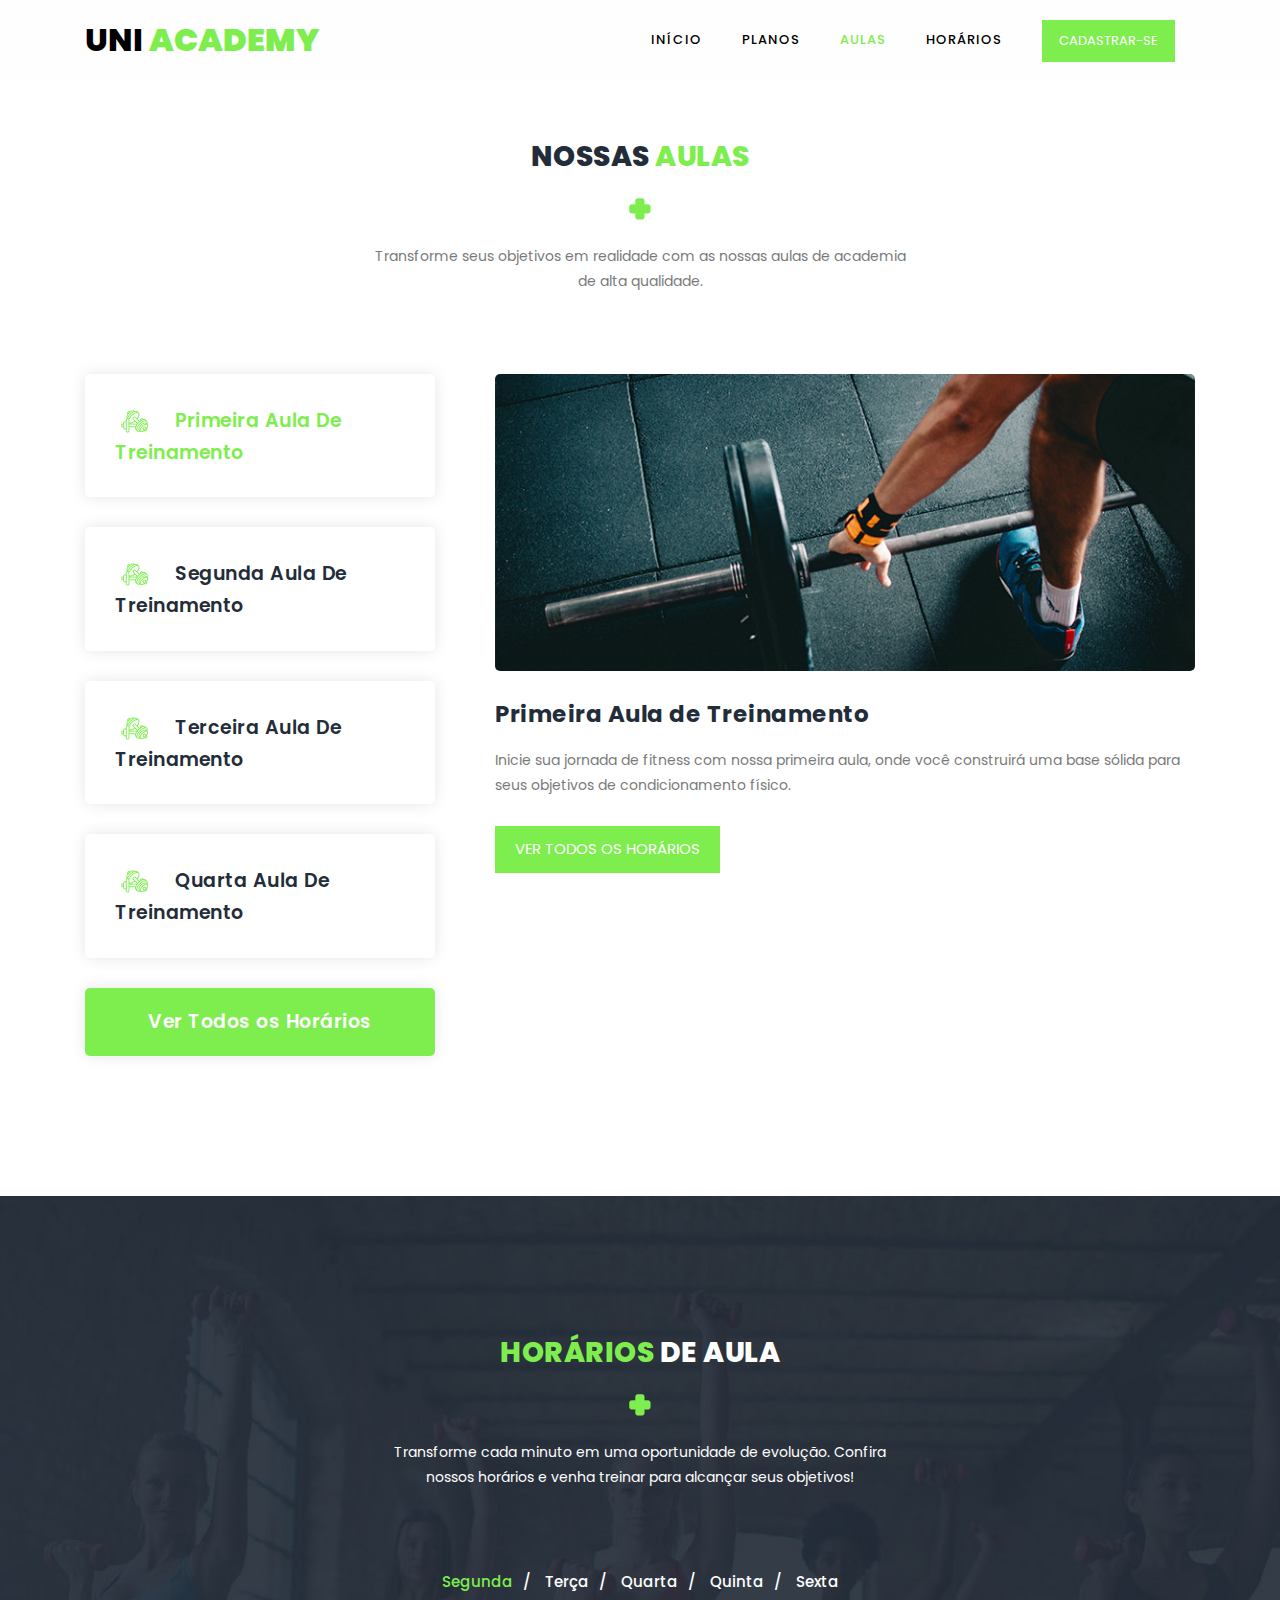
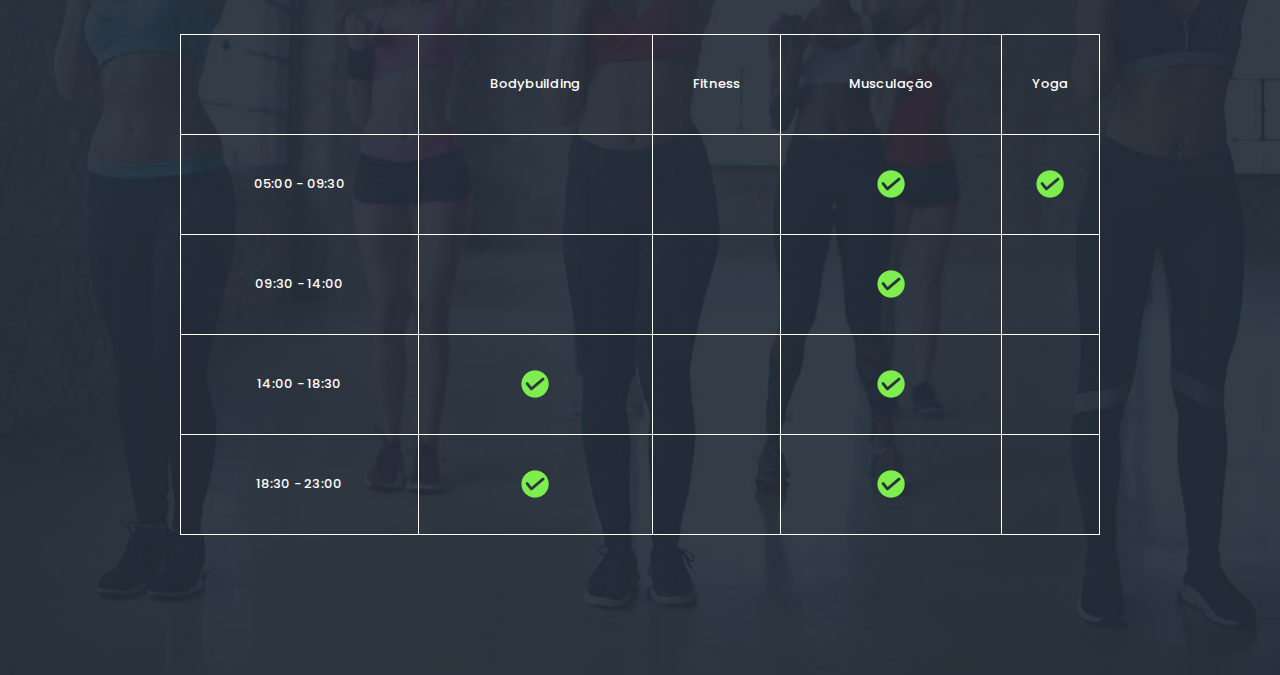
==== aulas.html @ a0c114f0 "UniAcademy" ====
<!DOCTYPE html>
<html lang="pt-br">
    <head>

        <meta charset="utf-8">
        <meta name="viewport" content="width=device-width, initial-scale=1, shrink-to-fit=no">
        <meta name="description" content="">
        <meta name="author" content="">
        <link href="https://fonts.googleapis.com/css?family=Poppins:100,100i,200,200i,300,300i,400,400i,500,500i,600,600i,700,700i,800,800i,900,900i&display=swap" rel="stylesheet">
    
        <title>UniAcademy</title>
    <!--
    
    TemplateMo 548 Training Studio
    
    https://templatemo.com/tm-548-training-studio
    
    -->
        <!-- Additional CSS Files -->
        <link rel="stylesheet" type="text/css" href="assets/css/bootstrap.min.css">
    
        <link rel="stylesheet" type="text/css" href="assets/css/font-awesome.css">
    
        <link rel="stylesheet" href="assets/css/templatemo-training-studio.css">
    
    </head>
    <body>
        <!-- ***** Preloader Start ***** -->
        <div id="js-preloader" class="js-preloader">
            <div class="preloader-inner">
              <span class="dot"></span>
              <div class="dots">
                <span></span>
                <span></span>
                <span></span>
              </div>
            </div>
        </div>
        <!-- ***** Preloader End ***** -->
        
        <!-- ***** Header Area Start ***** -->
        <header class="header-area header-sticky">
            <div class="container">
                <div class="row">
                    <div class="col-12">
                        <nav class="main-nav-2 main-nav">
                            <!-- ***** Logo Start ***** -->
                            <a href="index.html" class="logo">Uni <em>Academy</em></a>
                            <!-- ***** Logo End ***** -->
                            <!-- ***** Menu Start ***** -->
                            <ul class="nav">
                                <li class="scroll-to-section"><a href="index.html#top">Início</a></li>
                                <li class="scroll-to-section"><a href="plano.html#features">Planos</a></li>
                                <li class="scroll-to-section"><a href="#our-classes" class="active">Aulas</a></li>
                                <li class="scroll-to-section"><a href="#schedule">Horários</a></li>                             
                                <li class="main-button"><a href="#">Cadastrar-se</a></li>
                            </ul>        
                            <a class='menu-trigger'>
                                <span>Menu</span>
                            </a>
                            <!-- ***** Menu End ***** -->
                        </nav>
                    </div>
                </div>
            </div>
        </header>
        <!-- ***** Header Area End ***** -->
       
        <!-- ***** Our Classes Start ***** -->
        <section class="section" id="our-classes">
            <div class="container">
                <div class="row">
                    <div class="col-lg-6 offset-lg-3">
                        <div class="section-heading">
                            <h2>Nossas <em>Aulas</em></h2>
                            <img src="assets/images/line-dec.png" alt="">
                            <p>Transforme seus objetivos em realidade com as nossas aulas de academia de alta qualidade.</p>
                        </div>
                    </div>
                </div>
                <div class="row" id="tabs">
                <div class="col-lg-4">
                    <ul>
                    <li><a href='#tabs-1'><img src="assets/images/tabs-first-icon.png" alt="">Primeira Aula de Treinamento</a></li>
                    <li><a href='#tabs-2'><img src="assets/images/tabs-first-icon.png" alt="">Segunda Aula de Treinamento</a></a></li>
                    <li><a href='#tabs-3'><img src="assets/images/tabs-first-icon.png" alt="">Terceira Aula de Treinamento</a></a></li>
                    <li><a href='#tabs-4'><img src="assets/images/tabs-first-icon.png" alt="">Quarta Aula de Treinamento</a></a></li>
                    <div class="main-rounded-button"><a href="aulas.html#schedule">Ver Todos os Horários</a></div>
                    </ul>
                </div>
                <div class="col-lg-8">
                    <section class='tabs-content'>
                    <article id='tabs-1'>
                        <img src="assets/images/training-image-01.jpg" alt="First Class">
                        <h4>Primeira Aula de Treinamento</h4>
                        <p>Inicie sua jornada de fitness com nossa primeira aula, onde você construirá uma base sólida para seus objetivos de condicionamento físico.</p>
                        <div class="main-button">
                            <a href="aulas.html#schedule">Ver Todos os Horários</a>
                        </div>
                    </article>
                    <article id='tabs-2'>
                        <img src="assets/images/training-image-02.jpg" alt="Second Training">
                        <h4>Segunda Aula de Treinamento</h4>
                        <p>Na segunda aula, aprimore suas habilidades e comece a sentir os primeiros resultados tangíveis do seu trabalho árduo.</p>
                        <div class="main-button">
                            <a href="aulas.html#schedule">Ver Todos os Horários</a>
                        </div>
                    </article>
                    <article id='tabs-3'>
                        <img src="assets/images/training-image-03.jpg" alt="Third Class">
                        <h4>Terceira Aula de Treinamento</h4>
                        <p>A terceira aula é onde desafiamos seus limites e elevamos o nível, levando você a um novo patamar de desempenho.</p>
                        <div class="main-button">
                            <a href="aulas.html#schedule">Ver Todos os Horários</a>
                        </div>
                    </article>
                    <article id='tabs-4'>
                        <img src="assets/images/training-image-04.jpg" alt="Fourth Training">
                        <h4>Quarta Aula de Treinamento</h4>
                        <p>Na quarta aula, você já estará se superando, alcançando metas que nunca imaginou serem possíveis. Continue seguindo em frente!</p>
                        <div class="main-button">
                            <a href="aulas.html#schedule">Ver Todos os Horários</a>
                        </div>
                    </article>
                    </section>
                </div>
                </div>
            </div>
        </section>
        <!-- ***** Our Classes End ***** -->

        <section class="section" id="schedule">
                <div class="container">                    
                    <div class="row">
                        <div class="col-lg-6 offset-lg-3">
                            <div class="section-heading dark-bg">
                                <h2><em>Horários</em> de aula</h2>
                                <img src="assets/images/line-dec.png" alt="">
                                <p>Transforme cada minuto em uma oportunidade de evolução. Confira nossos horários e venha treinar para alcançar seus objetivos!</p>
                            </div>
                        </div>
                    </div>                    
                    <div class="row">
                        <div class="col-lg-12">
                            <div class="filters">
                                <ul class="schedule-filter">
                                    <li class="active" data-tsfilter="monday">Segunda</li>
                                    <li data-tsfilter="tuesday">Terça</li>
                                    <li data-tsfilter="wednesday">Quarta</li>
                                    <li data-tsfilter="thursday">Quinta</li>
                                    <li data-tsfilter="friday">Sexta</li>
                                </ul>
                            </div>
                        </div>
                        <div class="col-lg-10 offset-lg-1">
                            <div class="schedule-table filtering">
                                <table>
                                    <tbody>
                                        <tr>
                                            <td class="day-time"></td>
                                            <td class="day-time">Bodybuilding</td>
                                            <td class="day-time">Fitness</td>
                                            <td class="day-time">Musculação</td>
                                            <td class="day-time">Yoga</td>
                                        </tr>
                                        <tr>
                                            <td class="day-time">05:00 - 09:30</td>
                                            <td class="wednesday ts-item" data-tsmeta="wednesday"><img src="assets/images/affirmative-icon.png" alt="afirmativo"></td>
                                            <td class="thursday ts-item" data-tsmeta="thursday"><img src="assets/images/affirmative-icon.png" alt="afirmativo"></td>
                                            <td><img src="assets/images/affirmative-icon.png" alt="afirmativo"></td>
                                            <td><img src="assets/images/affirmative-icon.png" alt="afirmativo"></td>
                                        </tr>
                                        <tr>
                                            <td class="day-time">09:30 - 14:00</td>
                                            <td></td>
                                            <td class="tuesday ts-item" data-tsmeta="tuesday"><img src="assets/images/affirmative-icon.png" alt="afirmativo"></td>
                                            <td><img src="assets/images/affirmative-icon.png" alt="afirmativo"></td>
                                            <td></td>
                                        </tr>
                                        <tr>
                                            <td class="day-time">14:00 - 18:30</td>
                                            <td><img src="assets/images/affirmative-icon.png" alt="afirmativo"></td>
                                            <td class="friday ts-item" data-tsmeta="friday"><img src="assets/images/affirmative-icon.png" alt="afirmativo"></td>
                                            <td><img src="assets/images/affirmative-icon.png" alt="afirmativo"></td>
                                            <td class="thursday ts-item" data-tsmeta="thursday"><img src="assets/images/affirmative-icon.png" alt="afirmativo"></td>
                                        </tr>
                                        <tr>
                                            <td class="day-time">18:30 - 23:00</td>
                                            <td><img src="assets/images/affirmative-icon.png" alt="afirmativo"></td>
                                            <td class="wednesday ts-item" data-tsmeta="wednesday"><img src="assets/images/affirmative-icon.png" alt="afirmativo"></td>
                                            <td><img src="assets/images/affirmative-icon.png" alt="afirmativo"></td>
                                            <td></td>
                                        </tr>
                                    </tbody>
                                </table>
                            </div>
                        </div>
                    </div>
                </div>
            </section>
        
        <!-- jQuery -->
        <script src="assets/js/jquery-2.1.0.min.js"></script>

        <!-- Bootstrap -->
        <script src="assets/js/popper.js"></script>
        <script src="assets/js/bootstrap.min.js"></script>

        <!-- Plugins -->
        <script src="assets/js/scrollreveal.min.js"></script>
        <script src="assets/js/waypoints.min.js"></script>
        <script src="assets/js/jquery.counterup.min.js"></script>
        <script src="assets/js/imgfix.min.js"></script> 
        <script src="assets/js/mixitup.js"></script> 
        <script src="assets/js/accordions.js"></script>
    
        <!-- Global Init -->
        <script src="assets/js/custom.js"></script>
    </body>
</html>
---- assets/css/templatemo-training-studio.css ----
/*

TemplateMo 548 Training Studio

https://templatemo.com/tm-548-training-studio

*/

/* ---------------------------------------------
Table of contents
------------------------------------------------
01. font & reset css
02. reset
03. global styles
04. header
05. banner
06. features
07. testimonials
08. contact
09. footer
10. preloader
11. search
12. portfolio

--------------------------------------------- */
/* 
---------------------------------------------
font & reset css
--------------------------------------------- 
*/
@import url("https://fonts.googleapis.com/css?family=Poppins:100,100i,200,200i,300,300i,400,400i,500,500i,600,600i,700,700i,800,800i,900,900i");
/* 
---------------------------------------------
reset
--------------------------------------------- 
*/
html, body, div, span, applet, object, iframe, h1, h2, h3, h4, h5, h6, p, blockquote, div
pre, a, abbr, acronym, address, big, cite, code, del, dfn, em, font, img, ins, kbd, q,
s, samp, small, strike, strong, sub, sup, tt, var, b, u, i, center, dl, dt, dd, ol, ul, li,
figure, header, nav, section, article, aside, footer, figcaption {
  margin: 0;
  padding: 0;
  border: 0;
  outline: 0;
}

.clearfix:after {
  content: ".";
  display: block;
  clear: both;
  visibility: hidden;
  line-height: 0;
  height: 0;
}

.clearfix {
  display: inline-block;
}

html[xmlns] .clearfix {
  display: block;
}

* html .clearfix {
  height: 1%;
}

ul, li {
  padding: 0;
  margin: 0;
  list-style: none;
}

header, nav, section, article, aside, footer, hgroup {
  display: block;
}

* {
  box-sizing: border-box;
}

html, body {
  font-family: 'Poppins', sans-serif;
  font-weight: 400;
  background-color: #fff;
  font-size: 16px;
  -ms-text-size-adjust: 100%;
  -webkit-font-smoothing: antialiased;
  -moz-osx-font-smoothing: grayscale;
}

a {
  text-decoration: none !important;
}

h1, h2, h3, h4, h5, h6 {
  margin-top: 0px;
  margin-bottom: 0px;
}

ul {
  margin-bottom: 0px;
}

p {
  font-size: 14px;
  line-height: 25px;
  color: #7a7a7a;
}

/* 
---------------------------------------------
global styles
--------------------------------------------- 
*/
html,
body {
  background: #fff;
  font-family: 'Poppins', sans-serif;
}

::selection {
  background: #7EED4E;
  color: #fff;
}

::-moz-selection {
  background: #7EED4E;
  color: #fff;
}

@media (max-width: 991px) {
  html, body {
    overflow-x: hidden;
  }
  .mobile-top-fix {
    margin-top: 30px;
    margin-bottom: 0px;
  }
  .mobile-bottom-fix {
    margin-bottom: 30px;
  }
  .mobile-bottom-fix-big {
    margin-bottom: 60px;
  }
}

.section-heading {
  text-align: center;
  margin-top: 140px;
  margin-bottom: 80px;
}

.section-heading h2 {
  font-size: 28px;
  font-weight: 800;
  color: #232d39;
  text-transform: uppercase;
  letter-spacing: 0.5px;
  margin-top: 0px;
  margin-bottom: 0px;
}

.section-heading h2 em {
  font-style: normal;
  color: #7EED4E;
}

.section-heading img {
  margin: 20px auto;
}

.dark-bg h2 {
  color: #fff;
}

.dark-bg p {
  color: #fff;
}

.main-button a {
  display: inline-block;
  font-size: 15px;
  padding: 12px 20px;
  background-color: #7EED4E;
  color: #fff;
  text-align: center;
  font-weight: 400;
  text-transform: uppercase;
  transition: all .3s;
}

.main-button a:hover {
  background-color: #87FF54;
}


/* 
---------------------------------------------
header
--------------------------------------------- 
*/

.background-header {
  background: rgba(250,250,250,0.99) !important;
  height: 80px!important;
  position: fixed!important;
  top: 0px;
  left: 0px;
  right: 0px;
  box-shadow: 0px 0px 10px rgba(0,0,0,0.15)!important;
}

.background-header .logo,
.background-header .main-nav .nav li a {
  color: #232d39!important;
}

.background-header .main-nav .nav li:last-child a {
  color: #fff !important;
}


.background-header .main-nav .nav li:last-child a:hover {
  color: #fff!important;
}


.background-header .main-nav .nav li:hover a {
  color: #7EED4E!important;
}

.background-header .nav li a.active {
  color: #7EED4E!important;
}

.header-area {
  position: absolute;
  top: 0px;
  left: 0px;
  right: 0px;
  z-index: 100;
  height: 80px;
  background: rgba(250,250,250,0.1);
  -webkit-transition: all .5s ease 0s;
  -moz-transition: all .5s ease 0s;
  -o-transition: all .5s ease 0s;
  transition: all .5s ease 0s;
}

.header-area .main-nav {
  min-height: 80px;
  background: transparent;
}

.header-area .main-nav .logo {
  line-height: 80px;
  color: #fff;
  font-size: 32px;
  font-weight: 800;
  text-transform: uppercase;
  float: left;
  -webkit-transition: all 0.3s ease 0s;
  -moz-transition: all 0.3s ease 0s;
  -o-transition: all 0.3s ease 0s;
  transition: all 0.3s ease 0s;
}
.header-area .main-nav-2 .logo {
  line-height: 80px;
  color: #000;
  font-size: 32px;
  font-weight: 800;
  text-transform: uppercase;
  float: left;
  -webkit-transition: all 0.3s ease 0s;
  -moz-transition: all 0.3s ease 0s;
  -o-transition: all 0.3s ease 0s;
  transition: all 0.3s ease 0s;
}

.header-area .main-nav .logo em {
  font-style: normal;
  color: #7EED4E;
  font-weight: 900;
}

.header-area .main-nav .nav {
  float: right;
  margin-top: 27px;
  margin-right: 0px;
  background-color: transparent;
  -webkit-transition: all 0.3s ease 0s;
  -moz-transition: all 0.3s ease 0s;
  -o-transition: all 0.3s ease 0s;
  transition: all 0.3s ease 0s;
  position: relative;
  z-index: 999;
}

.header-area .main-nav .nav li {
  padding-left: 20px;
  padding-right: 20px;
}

.header-area .main-nav .nav li a {
  display: block;
  font-weight: 500;
  font-size: 13px;
  color: #7a7a7a;
  text-transform: uppercase;
  -webkit-transition: all 0.3s ease 0s;
  -moz-transition: all 0.3s ease 0s;
  -o-transition: all 0.3s ease 0s;
  transition: all 0.3s ease 0s;
  height: 40px;
  line-height: 40px;
  border: transparent;
  letter-spacing: 1px;
}

.header-area .main-nav .nav li a {
  color: #fff;
}
.header-area .main-nav-2 .nav li a {
  color: #000;
}

.header-area .main-nav .nav li:last-child a {
  display: inline-block;
  font-size: 13px;
  padding: 11px 17px;
  background-color: #7EED4E;
  color: #fff;
  text-align: center;
  font-weight: 400;
  letter-spacing: 0px;
  text-transform: uppercase;
  transition: all .3s;
  height: auto;
  line-height: 20px;
}


.header-area .main-nav .nav li:last-child a:hover {
  background-color: #87FF54;
  opacity: 1;
}

.header-area .main-nav .nav li:hover a,
.header-area .main-nav .nav li a.active {
  color: #7EED4E!important;
  opacity: 1;
}

.background-header .main-nav .nav li:hover a,
.background-header .main-nav .nav li a.active {
  color: #7EED4E!important;
  opacity: 1;
}

.header-area .main-nav .menu-trigger {
  cursor: pointer;
  display: block;
  position: absolute;
  top: 23px;
  width: 32px;
  height: 40px;
  text-indent: -9999em;
  z-index: 99;
  right: 40px;
  display: none;
}

.header-area .main-nav .menu-trigger span,
.header-area .main-nav .menu-trigger span:before,
.header-area .main-nav .menu-trigger span:after {
  -moz-transition: all 0.4s;
  -o-transition: all 0.4s;
  -webkit-transition: all 0.4s;
  transition: all 0.4s;
  background-color: #1e1e1e;
  display: block;
  position: absolute;
  width: 30px;
  height: 2px;
  left: 0;
}

.background-header .main-nav .menu-trigger span,
.background-header .main-nav .menu-trigger span:before,
.background-header .main-nav .menu-trigger span:after {
  background-color: #1e1e1e;
}

.header-area .main-nav .menu-trigger span:before,
.header-area .main-nav .menu-trigger span:after {
  -moz-transition: all 0.4s;
  -o-transition: all 0.4s;
  -webkit-transition: all 0.4s;
  transition: all 0.4s;
  background-color: #1e1e1e;
  display: block;
  position: absolute;
  width: 30px;
  height: 2px;
  left: 0;
  width: 75%;
}

.background-header .main-nav .menu-trigger span:before,
.background-header .main-nav .menu-trigger span:after {
  background-color: #1e1e1e;
}

.header-area .main-nav .menu-trigger span:before,
.header-area .main-nav .menu-trigger span:after {
  content: "";
}

.header-area .main-nav .menu-trigger span {
  top: 16px;
}

.header-area .main-nav .menu-trigger span:before {
  -moz-transform-origin: 33% 100%;
  -ms-transform-origin: 33% 100%;
  -webkit-transform-origin: 33% 100%;
  transform-origin: 33% 100%;
  top: -10px;
  z-index: 10;
}

.header-area .main-nav .menu-trigger span:after {
  -moz-transform-origin: 33% 0;
  -ms-transform-origin: 33% 0;
  -webkit-transform-origin: 33% 0;
  transform-origin: 33% 0;
  top: 10px;
}

.header-area .main-nav .menu-trigger.active span,
.header-area .main-nav .menu-trigger.active span:before,
.header-area .main-nav .menu-trigger.active span:after {
  background-color: transparent;
  width: 100%;
}

.header-area .main-nav .menu-trigger.active span:before {
  -moz-transform: translateY(6px) translateX(1px) rotate(45deg);
  -ms-transform: translateY(6px) translateX(1px) rotate(45deg);
  -webkit-transform: translateY(6px) translateX(1px) rotate(45deg);
  transform: translateY(6px) translateX(1px) rotate(45deg);
  background-color: #1e1e1e;
}

.background-header .main-nav .menu-trigger.active span:before {
  background-color: #1e1e1e;
}

.header-area .main-nav .menu-trigger.active span:after {
  -moz-transform: translateY(-6px) translateX(1px) rotate(-45deg);
  -ms-transform: translateY(-6px) translateX(1px) rotate(-45deg);
  -webkit-transform: translateY(-6px) translateX(1px) rotate(-45deg);
  transform: translateY(-6px) translateX(1px) rotate(-45deg);
  background-color: #1e1e1e;
}

.background-header .main-nav .menu-trigger.active span:after {
  background-color: #1e1e1e;
}

.header-area.header-sticky {
  min-height: 80px;
}

.header-area.header-sticky .nav {
  margin-top: 20px !important;
}

.header-area.header-sticky .nav li a.active {
  color: #7EED4E;
}

@media (max-width: 1200px) {
  .header-area .main-nav .nav li {
    padding-left: 12px;
    padding-right: 12px;
  }
  .header-area .main-nav:before {
    display: none;
  }
}

@media (max-width: 767px) {
  .header-area .main-nav .logo {
    color: #1e1e1e;
  }
  .header-area.header-sticky .nav li a:hover,
  .header-area.header-sticky .nav li a.active {
    color: #7EED4E!important;
    opacity: 1;
  }
  .header-area {
    background-color: #f7f7f7;
    padding: 0px 15px;
    height: 80px;
    box-shadow: none;
    text-align: center;
  }
  .header-area .container {
    padding: 0px;
  }
  .header-area .logo {
    margin-left: 30px;
  }
  .header-area .menu-trigger {
    display: block !important;
  }
  .header-area .main-nav {
    overflow: hidden;
  }
  .header-area .main-nav .nav {
    float: none;
    width: 100%;
    display: none;
    -webkit-transition: all 0s ease 0s;
    -moz-transition: all 0s ease 0s;
    -o-transition: all 0s ease 0s;
    transition: all 0s ease 0s;
    margin-left: 0px;
  }
  .header-area .main-nav .nav li:first-child {
    border-top: 1px solid #eee;
  }
  .header-area .main-nav .nav li:last-child {
    width: 100%;
    background-color: #7EED4E;
    color: #fff;
  }
  
  .header-area .main-nav .nav li:last-child a {
    background-color: #7EED4E!important;
  }
  .header-area .main-nav .nav li:last-child a:hover,
  .header-area .main-nav .nav li:last-child:hover a {
    background-color: #7EED4E!important;
    color: #fff!important;
  }
  
  .header-area.header-sticky .nav {
    margin-top: 80px !important;
  }
  .header-area .main-nav .nav li {
    width: 100%;
    background: #fff;
    border-bottom: 1px solid #eee;
    padding-left: 0px !important;
    padding-right: 0px !important;
  }
  .header-area .main-nav .nav li a {
    height: 50px !important;
    line-height: 50px !important;
    padding: 0px !important;
    border: none !important;
    background: #f7f7f7 !important;
    color: #232d39 !important;
  }
  .header-area .main-nav .nav li:last-child a {
    color: #fff!important;
  }
  
  .header-area .main-nav .nav li a:hover {
    background: #eee !important;
    color: #7EED4E!important;
  }
  .header-area .main-nav .nav li.submenu ul {
    position: relative;
    visibility: inherit;
    opacity: 1;
    z-index: 1;
    transform: translateY(0%);
    transition-delay: 0s, 0s, 0.3s;
    top: 0px;
    width: 100%;
    box-shadow: none;
    height: 0px;
  }
  .header-area .main-nav .nav li.submenu ul li a {
    font-size: 12px;
    font-weight: 400;
  }
  .header-area .main-nav .nav li.submenu ul li a:hover:before {
    width: 0px;
  }
  .header-area .main-nav .nav li.submenu ul.active {
    height: auto !important;
  }
  .header-area .main-nav .nav li.submenu:after {
    color: #3B566E;
    right: 25px;
    font-size: 14px;
    top: 15px;
  }
  .header-area .main-nav .nav li.submenu:hover ul, .header-area .main-nav .nav li.submenu:focus ul {
    height: 0px;
  }
}

@media (min-width: 767px) {
  .header-area .main-nav .nav {
    display: flex !important;
  }
}


/* 
---------------------------------------------
banner
--------------------------------------------- 
*/

.main-banner {
  position: relative;
}

.bg-video {
    min-width: 100%;
    min-height: 100vh;
    max-width: 100%;
    max-height: 100vh;
    object-fit: cover;
    z-index: -1;
}

.bg-video::-webkit-media-controls {
    display: none !important;
}

.video-overlay {
    position: absolute;
    background-color: rgba(35,45,57,0.8);
    top: 0;
    left: 0;
    bottom: 7px;
    width: 100%;
}

.main-banner .caption {
  text-align: center;
  position: absolute;
  width: 80%;
  left: 50%;
  top: 50%;
  transform: translate(-50%,-50%);
}

.main-banner .caption h6 {
  margin-top: 0px;
  font-size: 18px;
  text-transform: uppercase;
  font-weight: 800;
  color: #fff;
  letter-spacing: 0.5px;
}

.main-banner .caption h2 {
  margin-top: 30px;
  margin-bottom: 25px;
  font-size: 84px;
  text-transform: uppercase;
  font-weight: 800;
  color: #fff;
  letter-spacing: 1px;
}

.main-banner .caption h2 em {
  font-style: normal;
  color: #7EED4E;
  font-weight: 900;
}


/*
---------------------------------------------
features
---------------------------------------------
*/

#features {
  margin-bottom: 80px;
}

.feature-item {
  display: inline-block;
  margin-bottom: 60px;
}

.feature-item .left-icon img {
  float: left;
  margin-right: 30px;
}

.feature-item .right-content {
  display: inline;
}

.feature-item .right-content h4 {
  margin-top: 0px;
  margin-bottom:  7px;
  letter-spacing: 0.25px;
  color: #232d39;
  font-size: 19px;
  font-weight: 600;
  text-transform: capitalize;
}

.feature-item .right-content a.text-button {
  margin-top: 7px;
  display: inline-block;
  font-size: 13px;
  text-transform: uppercase;
  color: #7EED4E;
  font-weight: 500;
}

/*
---------------------------------------------
subscribe
---------------------------------------------
*/

#call-to-action {
  padding: 120px 0px;
  
  background-position: center center;
  background-repeat: no-repeat;
  background-size: cover;
  text-align: center;
}

.cta-content h2 {
  font-size: 36px;
  text-transform: uppercase;
  font-weight: 800;
  color: #000;
  letter-spacing: 1px;
}

.cta-content h2 em {
  font-style: normal;
  color: #7EED4E;
}

.cta-content p {
  font-size: 16px;
  color: #000;
  margin: 15px 0px 25px 0px;
}



/*
--------------------------------------------
Our Classes
--------------------------------------------
*/

#our-classes {
  margin-bottom: 140px;
}

#tabs ul {
  margin: 0;
  padding: 0;
}
#tabs ul li {
  margin-bottom: 30px;
  display: inline-block;
  width: 100%;
}
#tabs ul li:last-child {
  margin-bottom: 0px;
}
#tabs ul li a {
  text-transform: capitalize;
  width: 100%;
  padding: 30px 30px;
  display: inline-block;
  background-color: #fff;
  box-shadow: 0px 0px 15px rgba(0,0,0,0.1);
  border-radius: 5px;
  font-size: 19px;
  color: #232d39;
  letter-spacing: 0.5px;
  font-weight: 600;
  transition: all 0.3s;
}
#tabs .main-rounded-button a {
  text-align: center;
  padding: 20px 30px;
  width: 100%;
  border-radius: 5px;
  display: inline-block;
  box-shadow: 0px 0px 15px rgba(0,0,0,0.1);
  color: #fff;
  font-size: 19px;
  letter-spacing: 0.5px;
  font-weight: 600;
  background-color: #7EED4E;
}
#tabs .main-rounded-button a:hover {
  background-color: #87FF54;
}
#tabs ul li a img {
  max-width: 100%;
  margin-right: 20px;
}
#tabs ul .ui-tabs-active span {
  background: #faf5b2;
  border: #faf5b2;
  line-height: 90px;
  border-bottom: none;
}
#tabs ul .ui-tabs-active a {
  color: #7EED4E;
}
#tabs ul .ui-tabs-active span {
  color: #1e1e1e;
}
.tabs-content {
  margin-left: 30px;
  text-align: left;
  display: inline-block;
  transition: all 0.3s;
}
.tabs-content img {
  max-width: 100%;
  overflow: hidden;
  border-radius: 5px;
}
.tabs-content h4 {
  font-size: 23px;
  font-weight: 700;
  color: #232d39;
  letter-spacing: 0.5px;
  margin-bottom: 20px;
  margin-top: 30px;
}
.tabs-content p {
  font-size: 14px;
  color: #7a7a7a;
  margin-bottom: 28px;
}


/* 
---------------------------------------------
schedule
--------------------------------------------- 
*/

#schedule {
  padding: 0px 0px 140px 0px;
  background-image: url(../images/schedule-bg.jpg);
  background-position: center center;
  background-repeat: no-repeat;
  background-size: cover;
}

#schedule table {
  width: 100%;
  text-align: center;
  border: 1px solid #fff;
}

#schedule table tbody {
  border-top: 1px solid #fff; 
}

#schedule table tbody tr {
  border-bottom: 1px solid #fff;
}

#schedule table tbody tr td {
  border-right: 1px solid #fff;
  height: 100px;
}

#schedule table tr td {
  color: #fff;
  font-size: 13px;
  text-transform: capitalize;
  font-weight: 500;
  letter-spacing: 0.25px;
}

.schedule-table.filtering .ts-item {
    opacity: 0;
    transition: all 0.5s;
}

.schedule-table.filtering .ts-item.show {
    opacity: 1;
    transition: all 0.5s;
}

#schedule .filters {
  margin-bottom: 40px;
}
#schedule .filters ul {
  padding: 0;
  text-align: center;
}
#schedule .filters ul li {
  list-style: none;
  display: inline;
  cursor: pointer;
  position: relative;
  margin-right: 10px;
  font-size: 15px;
  font-weight: 500;
  color: #fff;
  text-transform: capitalize;
  -webkit-transition: all 0.3s ease-in-out;
  -moz-transition: all 0.3s ease-in-out;
  -o-transition: all 0.3s ease-in-out;
  -ms-transition: all 0.3s ease-in-out;
  transition: all 0.3s ease-in-out;
}
#schedule .filters ul li:after {
  content: "/";
  margin-left: 10px;
  color: #fff;
}
#schedule .filters ul li:last-child {
  margin-right: 0px;
}
#schedule .filters ul li:last-child::after {
  display: none;
}
#schedule .filters ul li.active,
#schedule .filters ul li:hover {
  color: #7EED4E;
}
#schedule .filters-content {
  margin-top: 50px;
}
#schedule .filters-content .show {
  opacity: 1;
  visibility: visible;
  transition: all 350ms;
}
#schedule .filters-content .hide {
  opacity: 0;
  visibility: hidden;
  transition: all 350ms;
}

.horario {
  color: #7EED4E;
  font-family: 'Times New Roman', Times, serif;
}


/* 
---------------------------------------------
trainers
--------------------------------------------- 
*/

#trainers .trainer-item {
  background-color: #fff;
  border-radius: 5px;
  box-shadow: 0px 0px 15px rgba(0,0,0,0.1);
  padding: 40px;
}

#trainers .trainer-item img {
  width: 100%;
  border-radius: 5px;
}

#trainers .trainer-item span {
  font-size: 13px;
  font-weight: 500;
  color: #7EED4E;
  display: inline-block;
  margin-top: 25px;
  margin-bottom: 10px;
}

#trainers .trainer-item h4 {
  font-size: 19px;
  font-weight: 600;
  color: #232d39;
  letter-spacing: 0.5px;
  margin-bottom: 18px;
}

#trainers .trainer-item p {
  margin-bottom: 20px;
}

#trainers .trainer-item ul.social-icons li {
  display: inline-block;
  margin-right: 12px;
}

#trainers .trainer-item ul.social-icons li:last-child {
  margin-right: 0px;
}

#trainers .trainer-item ul.social-icons li a {
  color: #232d39;
  transition: all .3s;
}

#trainers .trainer-item ul.social-icons li a:hover {
  color: #7EED4E;
}


/* 
---------------------------------------------
contact
--------------------------------------------- 
*/

#contact-us {
  margin-top: 140px;  
}

#contact-us .container-fluid .col-lg-6 {
  padding: 0px;
}

#contact-us .contact-form {
  padding: 80px;
  background-image: url(../images/contact-bg.jpg);
  background-position: center center;
  background-repeat: no-repeat;
  background-size: cover;
}

#contact-us .contact-form #contact {
  background-color: #fff;
  padding: 40px;
  border-radius: 5px;
}

.contact-form input,
.contact-form textarea {
  color: #7a7a7a;
  font-size: 13px;
  border: 1px solid #ddd;
  background-color: #fff;
  width: 100%;
  height: 40px;
  outline: none;
  line-height: 40px;
  padding: 0px 10px;
  -webkit-appearance: none;
  -moz-appearance: none;
  appearance: none;
  margin-bottom: 30px;
}

.contact-form textarea {
  height: 150px;
  resize: none;
}

.contact-form ::-webkit-input-placeholder { /* Edge */
  color: #7a7a7a;
}

.contact-form :-ms-input-placeholder { /* Internet Explorer 10-11 */
  color: #7a7a7a;
}

.contact-form ::placeholder {
  color: #7a7a7a;
}

.contact-form button {
  display: inline-block;
  font-size: 13px;
  padding: 11px 17px;
  background-color: #7EED4E;
  color: #fff;
  text-align: center;
  font-weight: 400;
  text-transform: uppercase;
  transition: all .3s;
  border: none;
  outline: none;
  margin-top: -8px;
}

.contact-form button:hover {
  background-color: #87FF54;
}




/* 
---------------------------------------------
footer
--------------------------------------------- 
*/
footer {
  text-align: center;
  padding: 30px 0px;
}

footer p {
  color: #232d39;
  font-size: 13px;
}

footer p a {
  cursor: pointer;
  color: #7EED4E;
}

footer p a:hover {
  color: #7EED4E;
}



/* 
---------------------------------------------
preloader
--------------------------------------------- 
*/

.js-preloader {
    position: fixed;
    top: 0;
    left: 0;
    right: 0;
    bottom: 0;
    background-color: #232d39;
    display: -webkit-box;
    display: flex;
    -webkit-box-align: center;
    align-items: center;
    -webkit-box-pack: center;
    justify-content: center;
    opacity: 1;
    visibility: visible;
    z-index: 9999;
    -webkit-transition: opacity 0.25s ease;
    transition: opacity 0.25s ease;
}

.js-preloader.loaded {
    opacity: 0;
    visibility: hidden;
    pointer-events: none;
}

@-webkit-keyframes dot {
    50% {
        -webkit-transform: translateX(96px);
        transform: translateX(96px);
    }
}

@keyframes dot {
    50% {
        -webkit-transform: translateX(96px);
        transform: translateX(96px);
    }
}

@-webkit-keyframes dots {
    50% {
        -webkit-transform: translateX(-31px);
        transform: translateX(-31px);
    }
}

@keyframes dots {
    50% {
        -webkit-transform: translateX(-31px);
        transform: translateX(-31px);
    }
}

.preloader-inner {
    position: relative;
    width: 142px;
    height: 40px;
    background: #232d39;
}

.preloader-inner .dot {
    position: absolute;
    width: 16px;
    height: 16px;
    top: 12px;
    left: 15px;
    background: #fff;
    border-radius: 50%;
    -webkit-transform: translateX(0);
    transform: translateX(0);
    -webkit-animation: dot 2.8s infinite;
    animation: dot 2.8s infinite;
}

.preloader-inner .dots {
    -webkit-transform: translateX(0);
    transform: translateX(0);
    margin-top: 12px;
    margin-left: 31px;
    -webkit-animation: dots 2.8s infinite;
    animation: dots 2.8s infinite;
}

.preloader-inner .dots span {
    display: block;
    float: left;
    width: 16px;
    height: 16px;
    margin-left: 16px;
    background: #fff;
    border-radius: 50%;
}


/* 
---------------------------------------------
responsive
--------------------------------------------- 
*/


@media (max-width: 992px) {

  .main-banner .caption h2 {
    font-size: 64px;
  }
  #features {
    margin-bottom: 110px;
  }
  #features .feature-item {
    margin-bottom: 30px;
  }
  #our-classes .tabs-content {
    margin-left: 0px;
    margin-top: 30px;
  }
  .trainer-item {
    margin-bottom: 30px;
  }
  #contact-us #map {
    margin-bottom: -7px;
  }
  #contact-us .contact-form {
    padding: 30px;
  }
  #contact-us .contact-form #contact {
    padding: 30px;
  }

}

@media (max-width: 450px) {
  .feature-item .right-content a.text-button {
    margin-left: 130px;
  }
}

.mapa_uninassau{
  position: absolute;
  top: 80px;
  left: 150px;
  height: 440.5px;
 
  


}
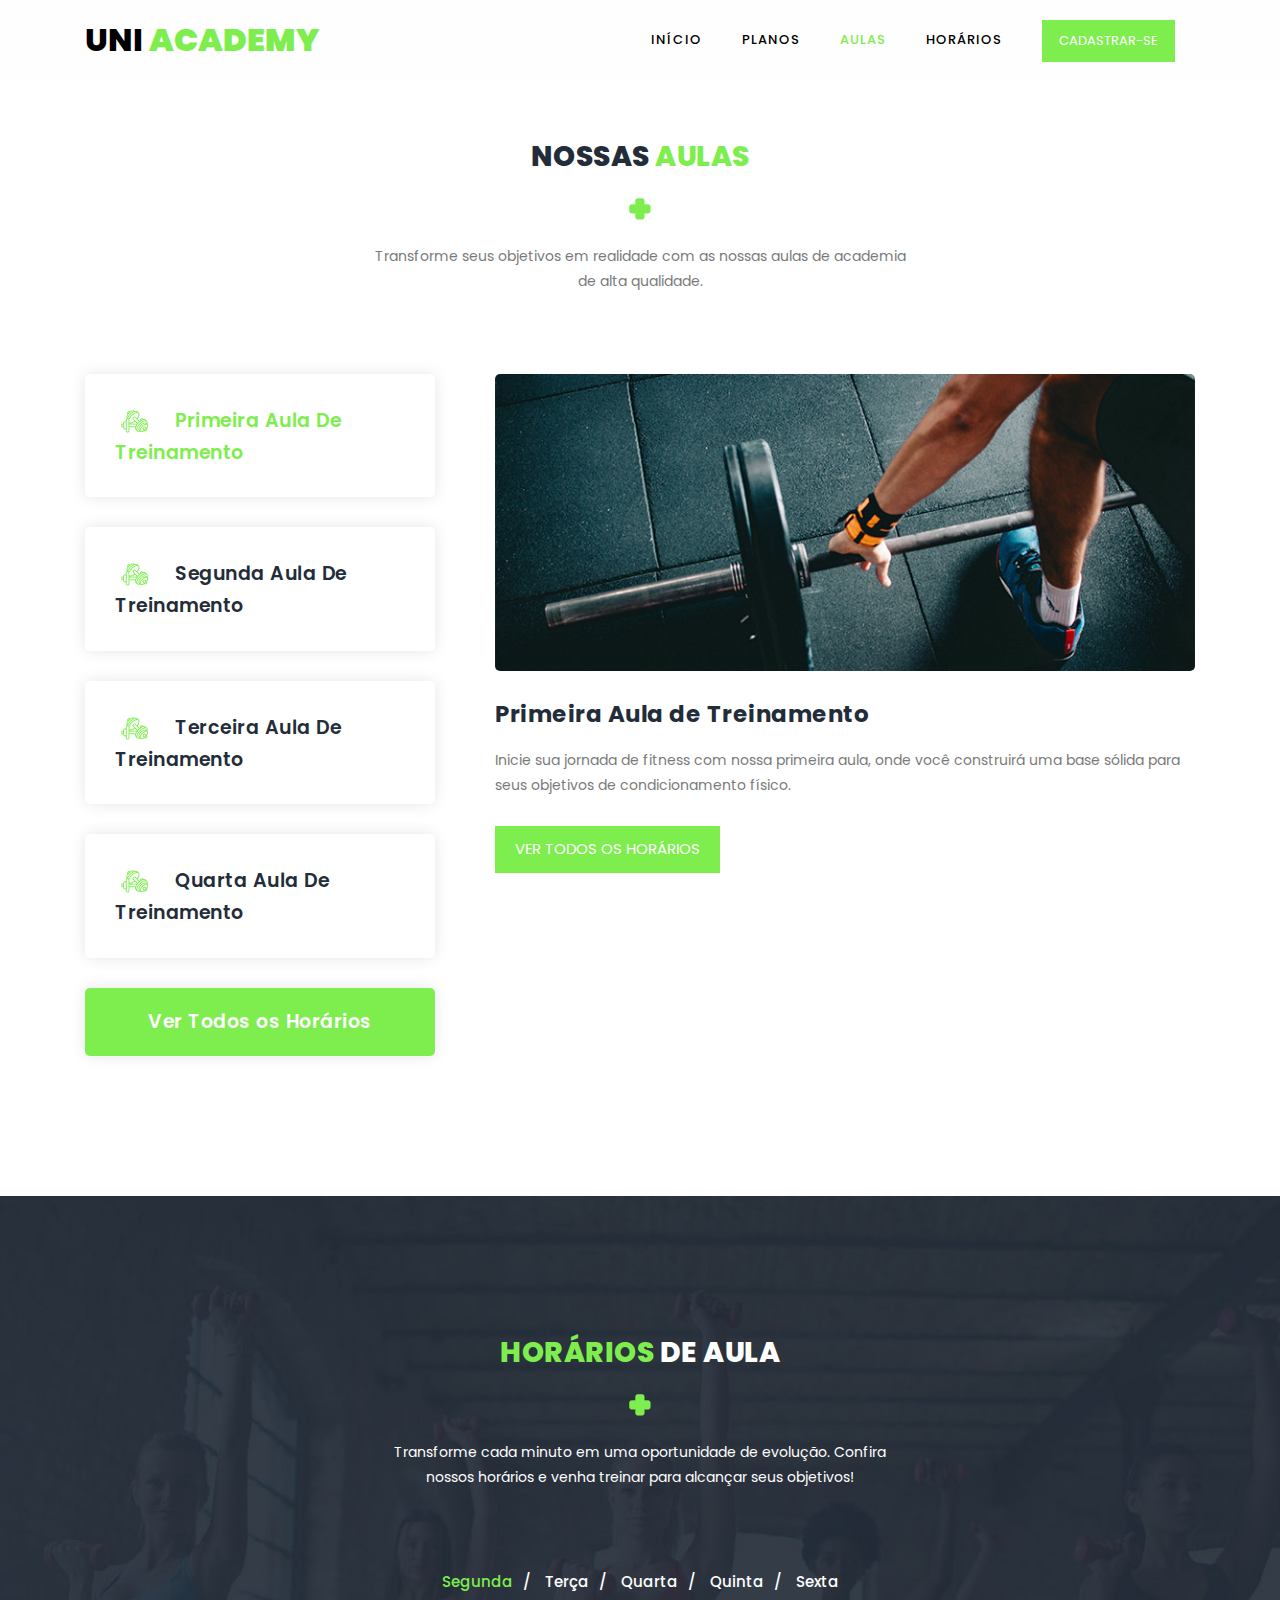
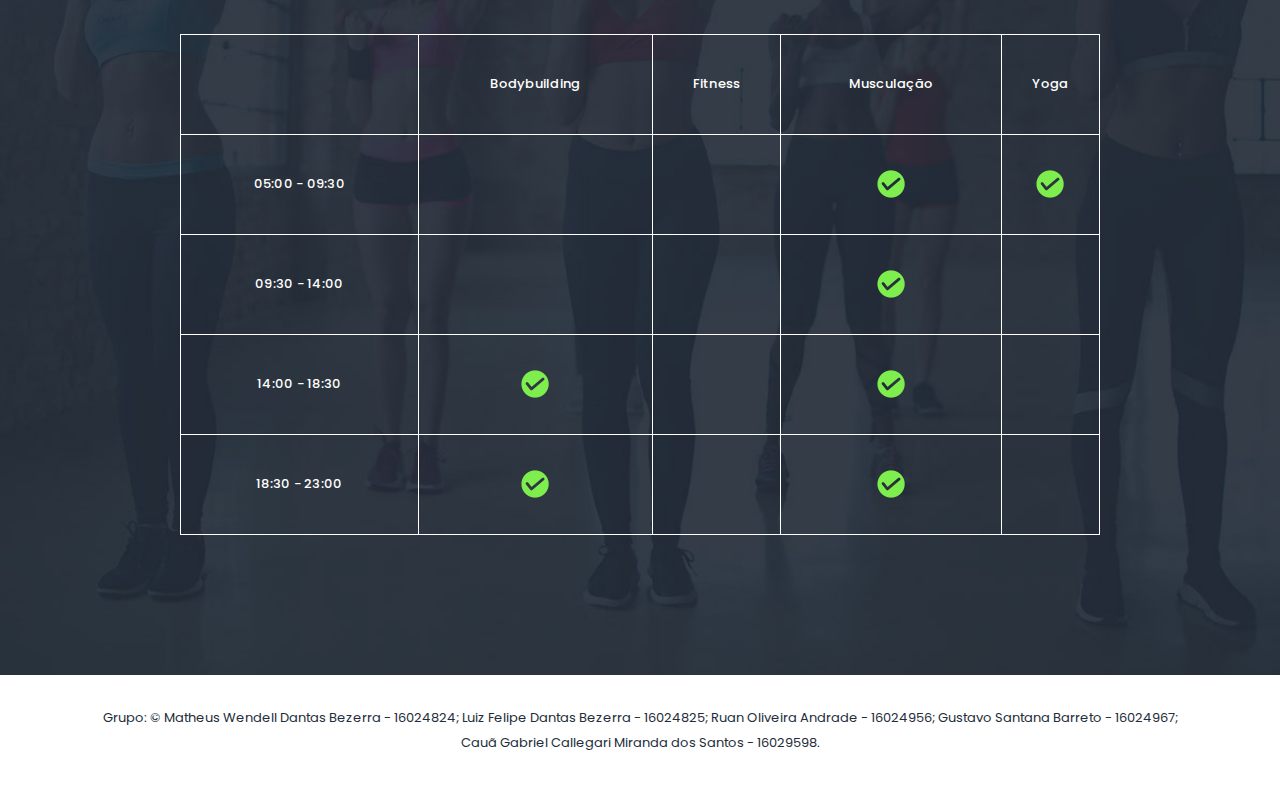
==== commit c518c110: "Update aulas.html" ====
--- a/aulas.html
+++ b/aulas.html
@@ -4,8 +4,7 @@
 
         <meta charset="utf-8">
         <meta name="viewport" content="width=device-width, initial-scale=1, shrink-to-fit=no">
-        <meta name="description" content="">
-        <meta name="author" content="">
+        <meta name="aulas" content="">
         <link href="https://fonts.googleapis.com/css?family=Poppins:100,100i,200,200i,300,300i,400,400i,500,500i,600,600i,700,700i,800,800i,900,900i&display=swap" rel="stylesheet">
     
         <title>UniAcademy</title>
@@ -198,6 +197,16 @@
                     </div>
                 </div>
             </section>
+
+     <footer>
+        <div class="container">
+            <div class="row">
+                <div class="col-lg-12">
+                    <p>Grupo: &copy; Matheus Wendell Dantas Bezerra - 16024824; Luiz Felipe Dantas Bezerra - 16024825; Ruan Oliveira Andrade - 16024956; Gustavo Santana Barreto - 16024967; Cauã Gabriel Callegari Miranda dos Santos - 16029598.</p>
+                </div>
+            </div>
+        </div>
+    </footer>
         
         <!-- jQuery -->
         <script src="assets/js/jquery-2.1.0.min.js"></script>
@@ -217,4 +226,4 @@
         <!-- Global Init -->
         <script src="assets/js/custom.js"></script>
     </body>
-</html>+</html>
--- a/assets/css/templatemo-training-studio.css
+++ b/assets/css/templatemo-training-studio.css
@@ -481,6 +481,7 @@
   color: #7EED4E;
 }
 
+
 @media (max-width: 1200px) {
   .header-area .main-nav .nav li {
     padding-left: 12px;
@@ -623,7 +624,7 @@
   position: relative;
 }
 
-.bg-video {
+#bg-video {
     min-width: 100%;
     min-height: 100vh;
     max-width: 100%;
@@ -631,8 +632,12 @@
     object-fit: cover;
     z-index: -1;
 }
-
-.bg-video::-webkit-media-controls {
+.main-banner-2 {
+    position: relative;
+    bottom: -30px;
+}
+
+#bg-video::-webkit-media-controls {
     display: none !important;
 }
 
